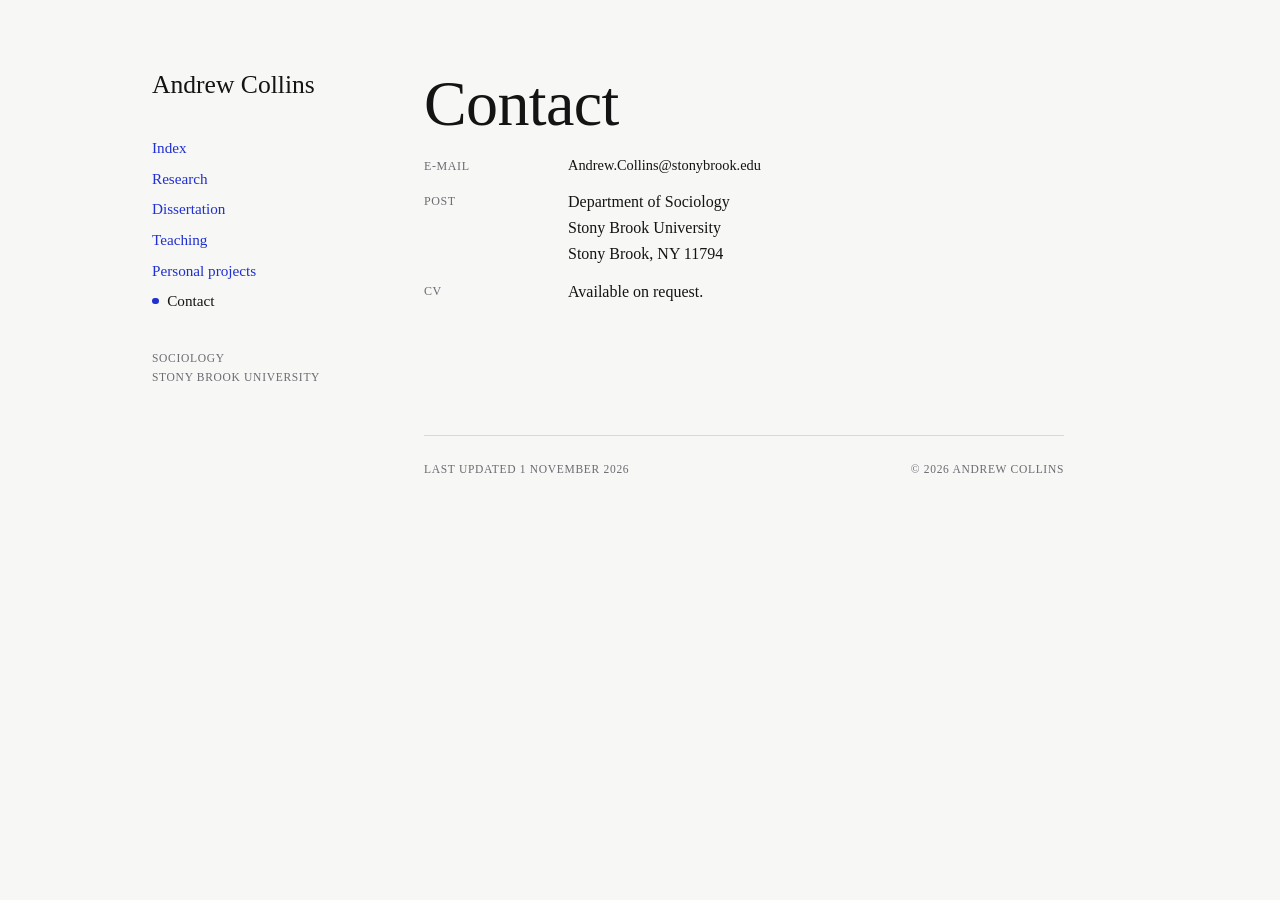
==== contact.html @ a85fed9a "Cache-bust stylesheet so new link colors load Co-Authored-By: Claude Sonnet 5.5 <noreply@anthropic.c" ====
<!doctype html>
<html lang="en">
<head>
<meta charset="utf-8">
<meta name="viewport" content="width=device-width,initial-scale=1,viewport-fit=cover">
<style>body{margin:0}img{max-width:100%}:root{padding-top:env(safe-area-inset-top,0px);padding-bottom:env(safe-area-inset-bottom,0px)}</style>
<title>Contact | Andrew Collins</title>
<meta name="claude:viewport-fit-sides" content="cover">
<meta name="description" content="Andrew Collins, PhD candidate in Sociology at Stony Brook University. Political sociology, power structure research, and social network analysis.">
<link rel="stylesheet" href="style.css?v=3">
</head>
<body>
<div class="page">
<header class="side">
  <a class="mark" href="index.html">Andrew Collins</a>
  <nav aria-label="Site"><ul class="nav"><li><a href="index.html">Index</a></li><li><a href="research.html">Research</a></li><li><a href="dissertation.html">Dissertation</a></li><li><a href="teaching.html">Teaching</a></li><li><a href="projects.html">Personal projects</a></li><li><a href="contact.html" aria-current="page">Contact</a></li></ul></nav>
  <p class="label">Sociology<br>Stony Brook University</p>
</header>
<main>
<section>
  <h1>Contact</h1>
  <dl class="cv">
    <dt>E-mail</dt><dd class="mono">Andrew.Collins@stonybrook.edu</dd>
    <dt>Post</dt><dd>Department of Sociology<br>Stony Brook University<br>Stony Brook, NY 11794</dd>
    <dt>CV</dt><dd>Available on request.</dd>
  </dl>
</section>
</main>
<footer class="foot label"><span>Last updated 1 November 2026</span><span>&copy; 2026 Andrew Collins</span></footer>
</div>
</body>
</html>
---- style.css ----
/* Layout: gallery wall. A narrow left column holds the name and an index of rooms; the work sits offset to the right with wide margins and small wall-label captions. */
:root {
  --paper: #f7f7f5;
  --ink: #141414;
  --quiet: #6b6b72;
  --hair: #d9d9dc;
  --blue: #1f2fd1;
  --blue-ink: #ffffff;
  --display: "Times New Roman", Times, serif;
  --body: "Times New Roman", Times, serif;
  --label: "Times New Roman", Times, serif;
}
@media (prefers-color-scheme: dark) {
  :root:not([data-theme="light"]) { --paper: #111113; --ink: #ececea; --quiet: #9a9aa3; --hair: #2c2c31; --blue: #7d88ff; --blue-ink: #0b0b0d; color-scheme: dark; }
}
:root[data-theme="dark"] { --paper: #111113; --ink: #ececea; --quiet: #9a9aa3; --hair: #2c2c31; --blue: #7d88ff; --blue-ink: #0b0b0d; color-scheme: dark; }

* { box-sizing: border-box; }
body {
  background: var(--paper);
  color: var(--ink);
  font-family: var(--body);
  font-size: 16px;
  line-height: 1.65;
  -webkit-font-smoothing: antialiased;
}
::selection { background: var(--blue); color: var(--blue-ink); }

.page {
  display: grid;
  grid-template-columns: 12rem minmax(0, 40rem);
  gap: 3rem 5rem;
  max-width: 64rem;
  margin: 0 auto;
  padding-block: 4.5rem 3rem;
  padding-left: max(24px, env(safe-area-inset-left, 0px));
  padding-right: max(24px, env(safe-area-inset-right, 0px));
}

.side { position: sticky; top: calc(4.5rem + env(safe-area-inset-top, 0px)); align-self: start; display: flex; flex-direction: column; gap: 2.25rem; }
.mark { font-family: var(--display); font-size: 1.6rem; line-height: 1.05; color: var(--ink); text-decoration: none; }

.nav { list-style: none; margin: 0; padding: 0; display: flex; flex-direction: column; gap: 0.35rem; font-size: 0.95rem; }
.nav a { color: var(--blue); text-decoration: none; transition: opacity .2s; }
.nav a:hover { opacity: 0.65; }
.nav a[aria-current="page"] { color: var(--ink); opacity: 1; }
.nav a[aria-current="page"]::before { content: ""; display: inline-block; width: 0.45em; height: 0.45em; border-radius: 50%; background: var(--blue); margin-right: 0.55em; vertical-align: 0.12em; }

main { min-width: 0; display: flex; flex-direction: column; gap: 4rem; }
section { display: flex; flex-direction: column; gap: 1.1rem; }

h1, h2 { font-family: var(--display); font-weight: 400; margin: 0; text-wrap: balance; letter-spacing: -0.01em; }
h1 { font-size: clamp(2.6rem, 6vw, 4rem); line-height: 1; }
h2 { font-size: 2rem; line-height: 1.1; }
h3 { font-size: 1rem; font-weight: 600; margin: 0; line-height: 1.4; }
p { margin: 0; max-width: 62ch; }
.lede { font-size: 1.2rem; line-height: 1.55; }

.label { font-family: var(--label); font-size: 0.72rem; letter-spacing: 0.06em; text-transform: uppercase; color: var(--quiet); }
.quiet { color: var(--quiet); }

a { color: var(--blue); text-decoration: underline; text-decoration-thickness: 1px; text-underline-offset: 3px; transition: opacity .2s; }
a:hover { text-decoration-thickness: 2px; opacity: 0.8; }
a:focus-visible { outline: 1px solid var(--blue); outline-offset: 3px; }

.links { display: flex; flex-wrap: wrap; gap: 0.4rem 1.6rem; font-size: 1.15rem; }

/* Works: a list where each entry reads like a wall label */
.works { list-style: none; margin: 0; padding: 0; display: flex; flex-direction: column; }
.works li { display: grid; grid-template-columns: 4.5rem minmax(0, 1fr); gap: 0 1.5rem; padding-block: 1.4rem; border-top: 1px solid var(--hair); }
.works li:last-child { border-bottom: 1px solid var(--hair); }
.works .yr { font-family: var(--label); font-size: 0.78rem; color: var(--quiet); padding-top: 0.2rem; font-variant-numeric: tabular-nums; }
.works .body { min-width: 0; display: flex; flex-direction: column; gap: 0.45rem; }
.works .title { font-family: var(--display); font-size: 1.45rem; line-height: 1.2; }
.works .meta { font-size: 0.92rem; color: var(--quiet); }
.works .meta i { color: var(--ink); }
.works .note { font-size: 0.95rem; }
.works .acts { display: flex; flex-wrap: wrap; gap: 0.3rem 1.1rem; font-family: var(--label); font-size: 0.75rem; letter-spacing: 0.05em; text-transform: uppercase; }

.tags { list-style: none; margin: 0; padding: 0; display: flex; flex-wrap: wrap; gap: 0.5rem; }
.tags li { border: 1px solid var(--hair); border-radius: 999px; padding: 0.2rem 0.8rem; font-size: 0.88rem; }

dl.cv { margin: 0; display: grid; grid-template-columns: 7.5rem minmax(0, 1fr); gap: 0.7rem 1.5rem; }
dl.cv dt { font-family: var(--label); font-size: 0.75rem; letter-spacing: 0.05em; text-transform: uppercase; color: var(--quiet); padding-top: 0.2rem; }
dl.cv dd { margin: 0; min-width: 0; }

.mono { font-family: var(--label); font-size: 0.9rem; overflow-wrap: anywhere; }

.foot { grid-column: 2; display: flex; flex-wrap: wrap; justify-content: space-between; gap: 0.5rem 1.5rem; padding-top: 1.5rem; border-top: 1px solid var(--hair); }

@media (max-width: 760px) {
  .page { grid-template-columns: minmax(0, 1fr); gap: 2.5rem; padding-block: 2.5rem 2rem; padding-left: max(16px, env(safe-area-inset-left, 0px)); padding-right: max(16px, env(safe-area-inset-right, 0px)); }
  .side { position: static; gap: 1.25rem; }

  .nav { flex-direction: row; flex-wrap: wrap; gap: 0.3rem 1.1rem; }
  .foot { grid-column: 1; }
  main { gap: 3rem; }
  .works li { grid-template-columns: minmax(0, 1fr); gap: 0.3rem; }
  dl.cv { grid-template-columns: minmax(0, 1fr); gap: 0.15rem; }
  dl.cv dd { margin-bottom: 0.7rem; }
}
@media (prefers-reduced-motion: reduce) { * { transition: none !important; } }
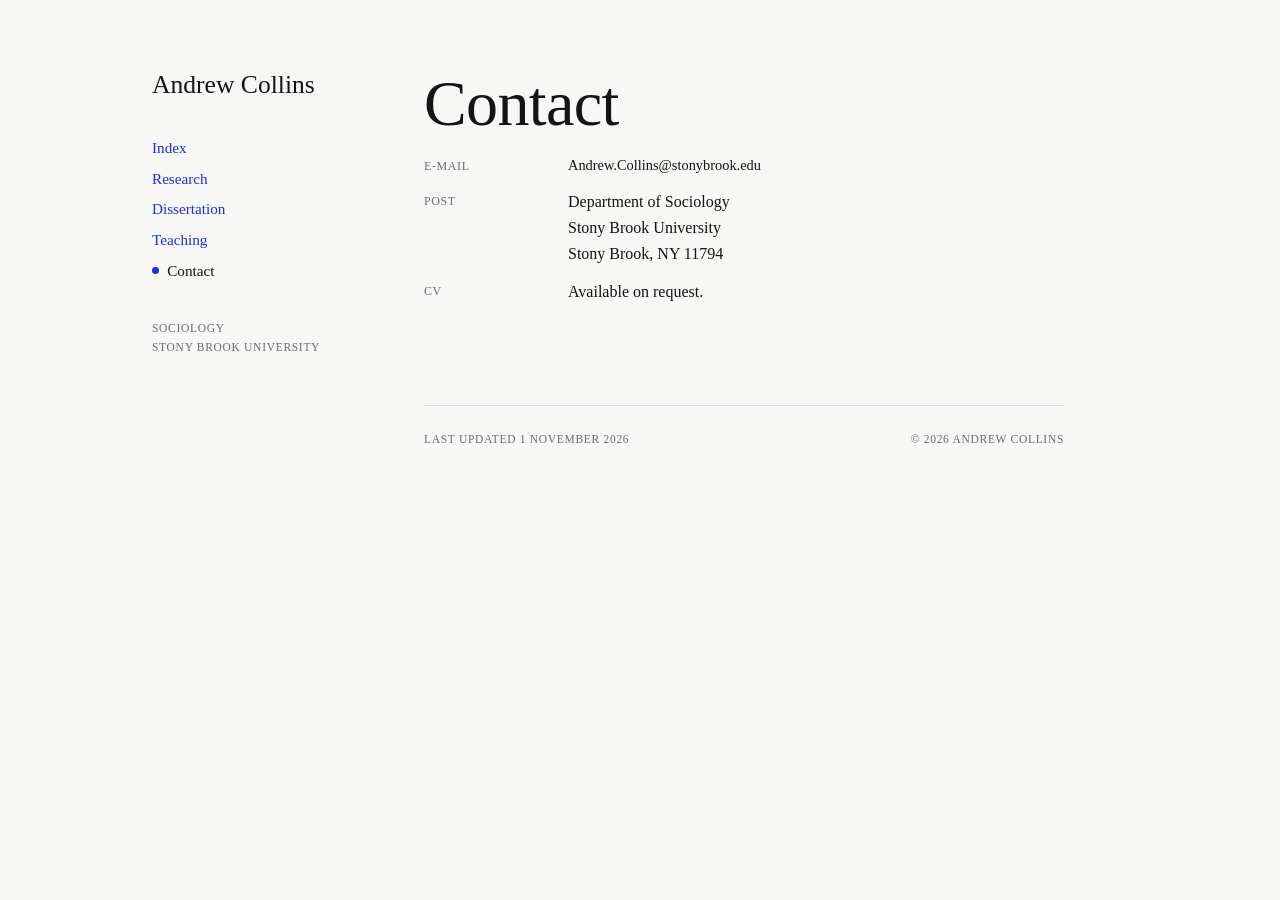
==== commit a75be470: "Remove Personal projects page for now Co-Authored-By: Claude Sonnet 5.5 <noreply@anthropic.com> Clau" ====
--- a/contact.html
+++ b/contact.html
@@ -13,7 +13,7 @@
 <div class="page">
 <header class="side">
   <a class="mark" href="index.html">Andrew Collins</a>
-  <nav aria-label="Site"><ul class="nav"><li><a href="index.html">Index</a></li><li><a href="research.html">Research</a></li><li><a href="dissertation.html">Dissertation</a></li><li><a href="teaching.html">Teaching</a></li><li><a href="projects.html">Personal projects</a></li><li><a href="contact.html" aria-current="page">Contact</a></li></ul></nav>
+  <nav aria-label="Site"><ul class="nav"><li><a href="index.html">Index</a></li><li><a href="research.html">Research</a></li><li><a href="dissertation.html">Dissertation</a></li><li><a href="teaching.html">Teaching</a></li><li><a href="contact.html" aria-current="page">Contact</a></li></ul></nav>
   <p class="label">Sociology<br>Stony Brook University</p>
 </header>
 <main>
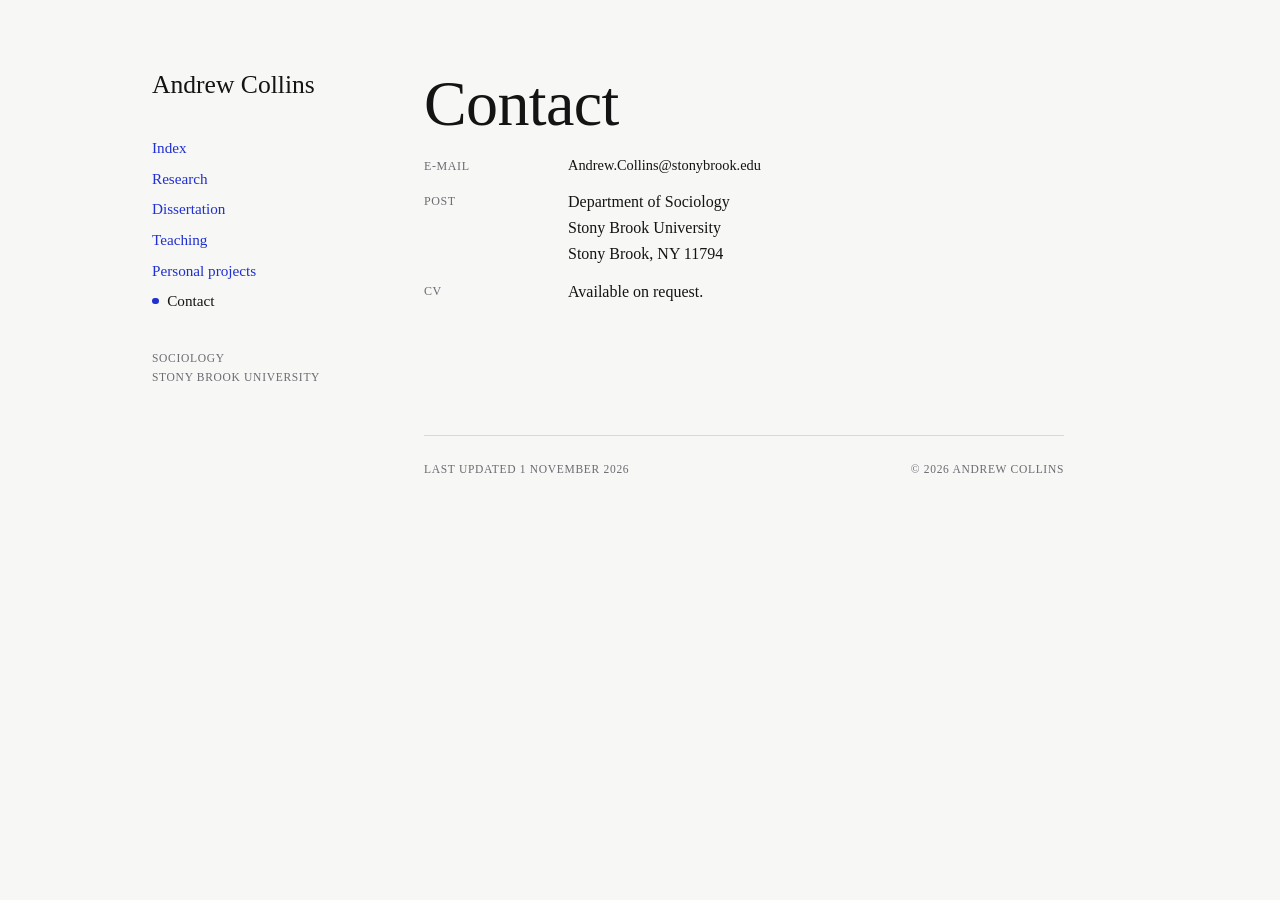
==== commit 893a2b92: "Restore Personal projects; rename entry to Audio-visual collaboration Co-Authored-By: Claude Sonnet " ====
--- a/contact.html
+++ b/contact.html
@@ -13,7 +13,7 @@
 <div class="page">
 <header class="side">
   <a class="mark" href="index.html">Andrew Collins</a>
-  <nav aria-label="Site"><ul class="nav"><li><a href="index.html">Index</a></li><li><a href="research.html">Research</a></li><li><a href="dissertation.html">Dissertation</a></li><li><a href="teaching.html">Teaching</a></li><li><a href="contact.html" aria-current="page">Contact</a></li></ul></nav>
+  <nav aria-label="Site"><ul class="nav"><li><a href="index.html">Index</a></li><li><a href="research.html">Research</a></li><li><a href="dissertation.html">Dissertation</a></li><li><a href="teaching.html">Teaching</a></li><li><a href="projects.html">Personal projects</a></li><li><a href="contact.html" aria-current="page">Contact</a></li></ul></nav>
   <p class="label">Sociology<br>Stony Brook University</p>
 </header>
 <main>
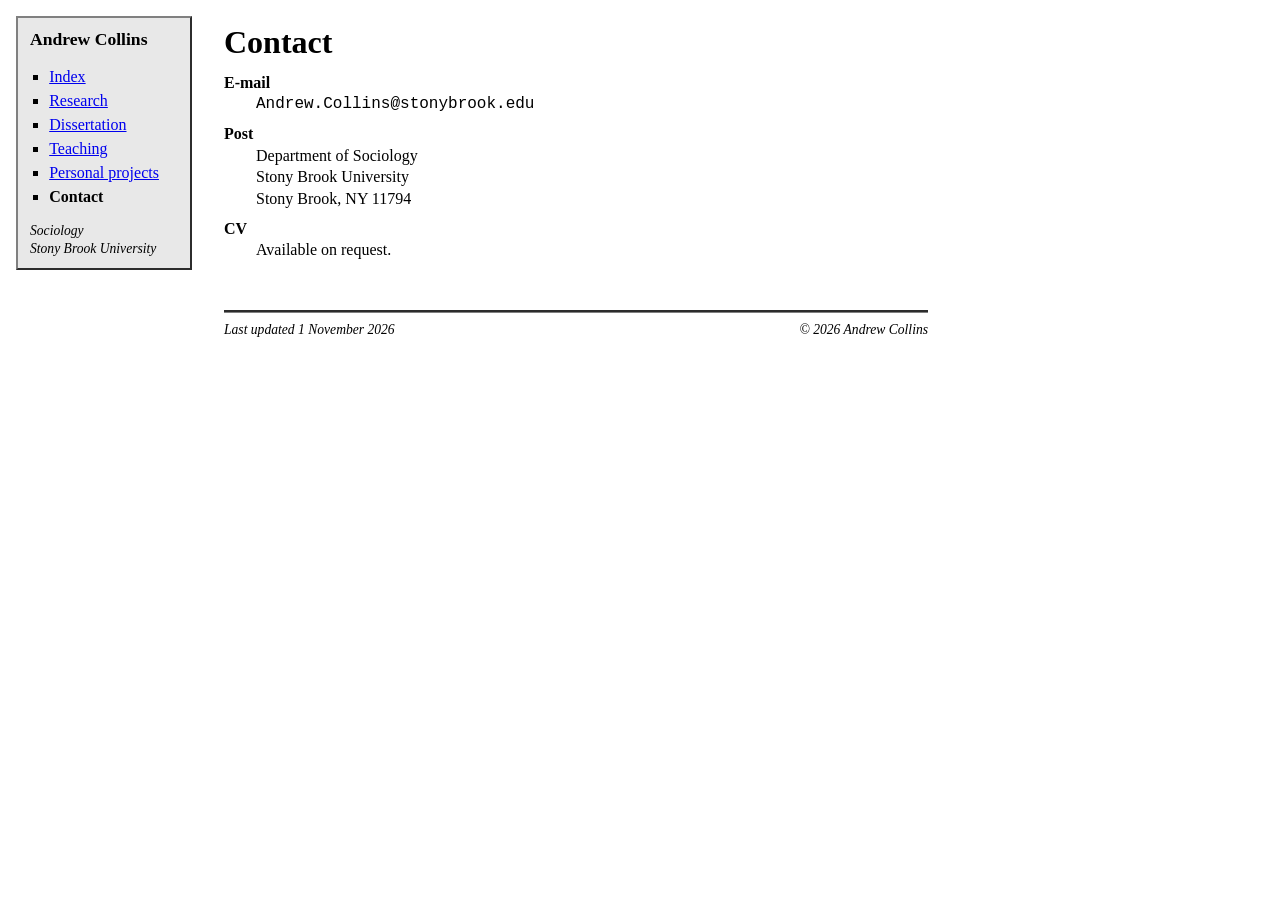
==== commit d238d021: "Revert to web 1.0 theme Co-Authored-By: Claude Opus 5.5 <noreply@anthropic.com> Claude-Session: http" ====
--- a/contact.html
+++ b/contact.html
@@ -7,7 +7,7 @@
 <title>Contact | Andrew Collins</title>
 <meta name="claude:viewport-fit-sides" content="cover">
 <meta name="description" content="Andrew Collins, PhD candidate in Sociology at Stony Brook University. Political sociology, power structure research, and social network analysis.">
-<link rel="stylesheet" href="style.css?v=3">
+<link rel="stylesheet" href="style.css?v=4">
 </head>
 <body>
 <div class="page">
--- a/style.css
+++ b/style.css
@@ -1,102 +1,103 @@
-/* Layout: gallery wall. A narrow left column holds the name and an index of rooms; the work sits offset to the right with wide margins and small wall-label captions. */
+/* Layout: web 1.0. Plain document flow, a bordered sidebar box like an old frameset, default-blue links, purple visited links, grooved rules. */
 :root {
-  --paper: #f7f7f5;
-  --ink: #141414;
-  --quiet: #6b6b72;
-  --hair: #d9d9dc;
-  --blue: #1f2fd1;
-  --blue-ink: #ffffff;
-  --display: "Times New Roman", Times, serif;
-  --body: "Times New Roman", Times, serif;
-  --label: "Times New Roman", Times, serif;
+  --paper: #ffffff;
+  --ink: #000000;
+  --quiet: #555555;
+  --box: #e8e8e8;
+  --edge: #808080;
+  --link: #0000ee;
+  --visited: #551a8b;
+  --active: #ee0000;
+  --face: "Times New Roman", Times, serif;
 }
 @media (prefers-color-scheme: dark) {
-  :root:not([data-theme="light"]) { --paper: #111113; --ink: #ececea; --quiet: #9a9aa3; --hair: #2c2c31; --blue: #7d88ff; --blue-ink: #0b0b0d; color-scheme: dark; }
+  :root:not([data-theme="light"]) { --paper: #000000; --ink: #e6e6e6; --quiet: #a8a8a8; --box: #1a1a1a; --edge: #808080; --link: #6f9cff; --visited: #c08fff; --active: #ff5a5a; color-scheme: dark; }
 }
-:root[data-theme="dark"] { --paper: #111113; --ink: #ececea; --quiet: #9a9aa3; --hair: #2c2c31; --blue: #7d88ff; --blue-ink: #0b0b0d; color-scheme: dark; }
+:root[data-theme="dark"] { --paper: #000000; --ink: #e6e6e6; --quiet: #a8a8a8; --box: #1a1a1a; --edge: #808080; --link: #6f9cff; --visited: #c08fff; --active: #ff5a5a; color-scheme: dark; }
 
 * { box-sizing: border-box; }
 body {
   background: var(--paper);
   color: var(--ink);
-  font-family: var(--body);
+  font-family: var(--face);
   font-size: 16px;
-  line-height: 1.65;
-  -webkit-font-smoothing: antialiased;
+  line-height: 1.35;
 }
-::selection { background: var(--blue); color: var(--blue-ink); }
 
 .page {
   display: grid;
-  grid-template-columns: 12rem minmax(0, 40rem);
-  gap: 3rem 5rem;
-  max-width: 64rem;
-  margin: 0 auto;
-  padding-block: 4.5rem 3rem;
-  padding-left: max(24px, env(safe-area-inset-left, 0px));
-  padding-right: max(24px, env(safe-area-inset-right, 0px));
+  grid-template-columns: 11rem minmax(0, 44rem);
+  gap: 1.25rem 2rem;
+  max-width: 60rem;
+  padding: 1rem max(16px, env(safe-area-inset-right, 0px)) 1rem max(16px, env(safe-area-inset-left, 0px));
 }
 
-.side { position: sticky; top: calc(4.5rem + env(safe-area-inset-top, 0px)); align-self: start; display: flex; flex-direction: column; gap: 2.25rem; }
-.mark { font-family: var(--display); font-size: 1.6rem; line-height: 1.05; color: var(--ink); text-decoration: none; }
+.side {
+  align-self: start;
+  background: var(--box);
+  border: 2px outset var(--edge);
+  padding: 0.6rem 0.75rem;
+  display: flex;
+  flex-direction: column;
+  gap: 0.75rem;
+}
+.mark { font-weight: bold; font-size: 1.1rem; color: var(--ink); text-decoration: none; }
+.mark:visited { color: var(--ink); }
 
-.nav { list-style: none; margin: 0; padding: 0; display: flex; flex-direction: column; gap: 0.35rem; font-size: 0.95rem; }
-.nav a { color: var(--blue); text-decoration: none; transition: opacity .2s; }
-.nav a:hover { opacity: 0.65; }
-.nav a[aria-current="page"] { color: var(--ink); opacity: 1; }
-.nav a[aria-current="page"]::before { content: ""; display: inline-block; width: 0.45em; height: 0.45em; border-radius: 50%; background: var(--blue); margin-right: 0.55em; vertical-align: 0.12em; }
+.nav { margin: 0; padding-left: 1.2rem; list-style: square; }
+.nav li { margin: 0.15rem 0; }
+.nav a[aria-current="page"] { color: var(--ink); font-weight: bold; text-decoration: none; }
 
-main { min-width: 0; display: flex; flex-direction: column; gap: 4rem; }
-section { display: flex; flex-direction: column; gap: 1.1rem; }
+main { min-width: 0; display: flex; flex-direction: column; gap: 0; }
+section { margin: 0; padding-bottom: 1rem; }
+section + section, .id + section, section + .id { border-top: 3px groove var(--edge); padding-top: 0.5rem; }
 
-h1, h2 { font-family: var(--display); font-weight: 400; margin: 0; text-wrap: balance; letter-spacing: -0.01em; }
-h1 { font-size: clamp(2.6rem, 6vw, 4rem); line-height: 1; }
-h2 { font-size: 2rem; line-height: 1.1; }
-h3 { font-size: 1rem; font-weight: 600; margin: 0; line-height: 1.4; }
-p { margin: 0; max-width: 62ch; }
-.lede { font-size: 1.2rem; line-height: 1.55; }
+h1 { font-size: 2rem; font-weight: bold; margin: 0.3rem 0 0.5rem; }
+h2 { font-size: 1.5rem; font-weight: bold; margin: 0.5rem 0; }
+h3 { font-size: 1.1rem; font-weight: bold; margin: 0.5rem 0; }
+p { margin: 0 0 0.8rem; }
+.lede { font-size: 1rem; }
 
-.label { font-family: var(--label); font-size: 0.72rem; letter-spacing: 0.06em; text-transform: uppercase; color: var(--quiet); }
+.label { font-size: 1rem; color: var(--ink); font-style: italic; margin: 0 0 0.6rem; }
+.side .label { font-size: 0.85rem; margin: 0; }
 .quiet { color: var(--quiet); }
 
-a { color: var(--blue); text-decoration: underline; text-decoration-thickness: 1px; text-underline-offset: 3px; transition: opacity .2s; }
-a:hover { text-decoration-thickness: 2px; opacity: 0.8; }
-a:focus-visible { outline: 1px solid var(--blue); outline-offset: 3px; }
+a { color: var(--link); text-decoration: underline; }
+a:visited { color: var(--visited); }
+a:active { color: var(--active); }
+a:focus-visible { outline: 1px dotted var(--ink); outline-offset: 1px; }
 
-.links { display: flex; flex-wrap: wrap; gap: 0.4rem 1.6rem; font-size: 1.15rem; }
+.id { display: flex; flex-direction: column; gap: 0.6rem; padding-bottom: 1rem; }
+.portrait { display: block; width: 10rem; max-width: 100%; height: auto; aspect-ratio: 1; object-fit: cover; object-position: 40% 45%; border: 2px solid var(--ink); }
+.links { display: flex; flex-wrap: wrap; gap: 0.2rem 0; }
+.links a::before { content: "["; color: var(--ink); display: inline-block; margin-right: 0.15em; text-decoration: none; }
+.links a::after { content: "]"; color: var(--ink); display: inline-block; margin-left: 0.15em; margin-right: 0.5em; text-decoration: none; }
 
-/* Works: a list where each entry reads like a wall label */
-.works { list-style: none; margin: 0; padding: 0; display: flex; flex-direction: column; }
-.works li { display: grid; grid-template-columns: 4.5rem minmax(0, 1fr); gap: 0 1.5rem; padding-block: 1.4rem; border-top: 1px solid var(--hair); }
-.works li:last-child { border-bottom: 1px solid var(--hair); }
-.works .yr { font-family: var(--label); font-size: 0.78rem; color: var(--quiet); padding-top: 0.2rem; font-variant-numeric: tabular-nums; }
-.works .body { min-width: 0; display: flex; flex-direction: column; gap: 0.45rem; }
-.works .title { font-family: var(--display); font-size: 1.45rem; line-height: 1.2; }
-.works .meta { font-size: 0.92rem; color: var(--quiet); }
-.works .meta i { color: var(--ink); }
-.works .note { font-size: 0.95rem; }
-.works .acts { display: flex; flex-wrap: wrap; gap: 0.3rem 1.1rem; font-family: var(--label); font-size: 0.75rem; letter-spacing: 0.05em; text-transform: uppercase; }
+/* Works: a plain bulleted list with the year in bold */
+.works { margin: 0 0 0.8rem; padding-left: 1.4rem; list-style: disc; }
+.works li { margin: 0 0 0.9rem; }
+.works .yr { font-weight: bold; margin-right: 0.4em; }
+.works .yr::after { content: "."; }
+.works .body { display: inline; }
+.works .title { font-weight: bold; }
+.works .meta, .works .note, .works .acts { display: block; margin: 0.15rem 0 0; }
+.works .note { margin: 0.15rem 0 0; }
+.works .meta { color: var(--ink); }
+.works .acts a { margin-right: 0.6em; }
+.works .acts a::before { content: "["; color: var(--ink); display: inline-block; text-decoration: none; }
+.works .acts a::after { content: "]"; color: var(--ink); display: inline-block; text-decoration: none; }
 
-.tags { list-style: none; margin: 0; padding: 0; display: flex; flex-wrap: wrap; gap: 0.5rem; }
-.tags li { border: 1px solid var(--hair); border-radius: 999px; padding: 0.2rem 0.8rem; font-size: 0.88rem; }
+.tags { margin: 0 0 0.8rem; padding-left: 1.4rem; list-style: circle; }
 
-dl.cv { margin: 0; display: grid; grid-template-columns: 7.5rem minmax(0, 1fr); gap: 0.7rem 1.5rem; }
-dl.cv dt { font-family: var(--label); font-size: 0.75rem; letter-spacing: 0.05em; text-transform: uppercase; color: var(--quiet); padding-top: 0.2rem; }
-dl.cv dd { margin: 0; min-width: 0; }
+dl.cv { margin: 0 0 0.8rem; }
+dl.cv dt { font-weight: bold; margin-top: 0.5rem; }
+dl.cv dd { margin: 0 0 0 2rem; }
 
-.mono { font-family: var(--label); font-size: 0.9rem; overflow-wrap: anywhere; }
+.mono { font-family: "Courier New", Courier, monospace; overflow-wrap: anywhere; }
 
-.foot { grid-column: 2; display: flex; flex-wrap: wrap; justify-content: space-between; gap: 0.5rem 1.5rem; padding-top: 1.5rem; border-top: 1px solid var(--hair); }
+.foot { grid-column: 2; display: flex; flex-wrap: wrap; justify-content: space-between; gap: 0.25rem 1.5rem; border-top: 3px groove var(--edge); padding-top: 0.5rem; font-size: 0.85rem; font-style: italic; }
 
 @media (max-width: 760px) {
-  .page { grid-template-columns: minmax(0, 1fr); gap: 2.5rem; padding-block: 2.5rem 2rem; padding-left: max(16px, env(safe-area-inset-left, 0px)); padding-right: max(16px, env(safe-area-inset-right, 0px)); }
-  .side { position: static; gap: 1.25rem; }
-
-  .nav { flex-direction: row; flex-wrap: wrap; gap: 0.3rem 1.1rem; }
+  .page { grid-template-columns: minmax(0, 1fr); }
   .foot { grid-column: 1; }
-  main { gap: 3rem; }
-  .works li { grid-template-columns: minmax(0, 1fr); gap: 0.3rem; }
-  dl.cv { grid-template-columns: minmax(0, 1fr); gap: 0.15rem; }
-  dl.cv dd { margin-bottom: 0.7rem; }
 }
-@media (prefers-reduced-motion: reduce) { * { transition: none !important; } }
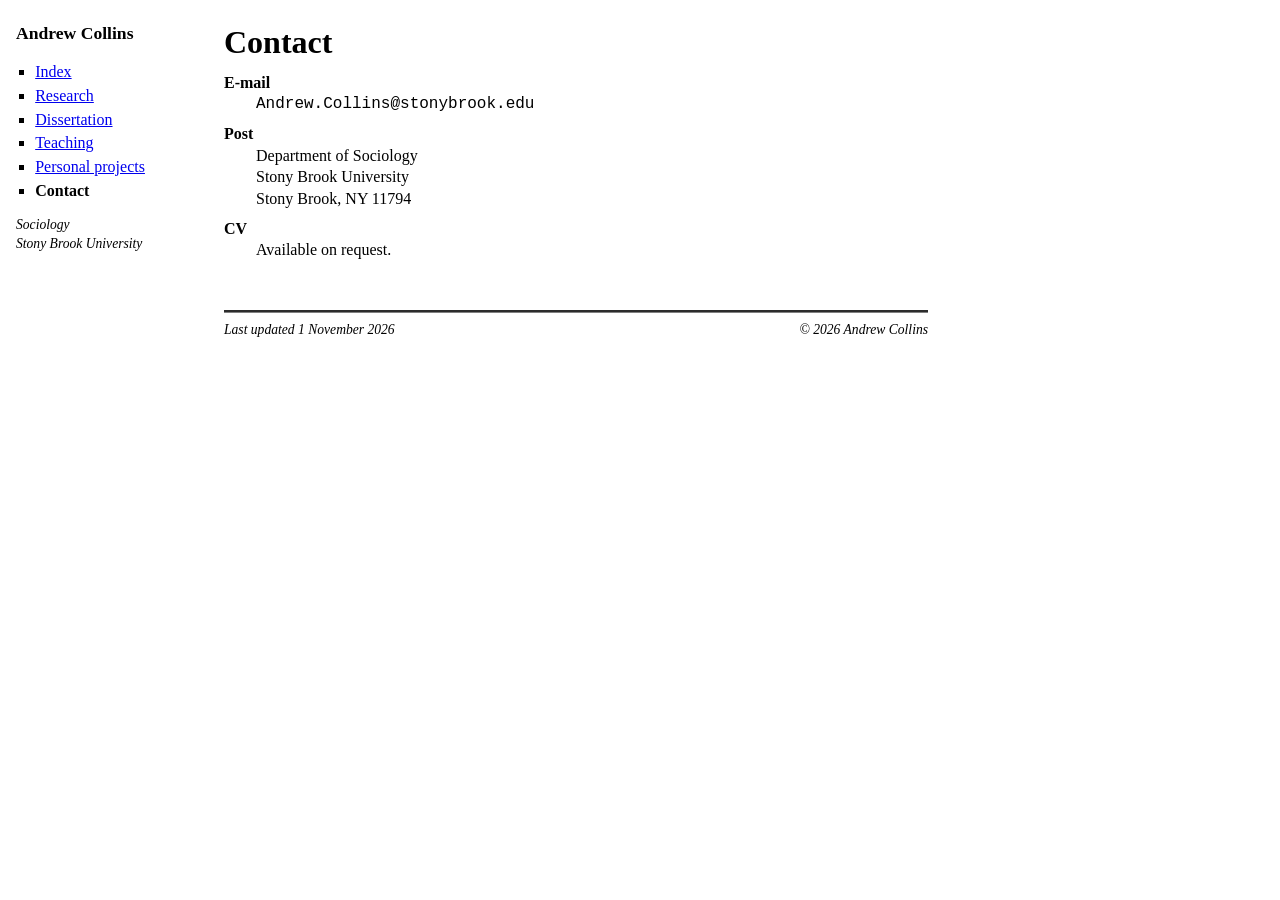
==== commit f81d142d: "Drop duplicate name on index and sidebar box Co-Authored-By: Claude Opus 5.5 <noreply@anthropic.com>" ====
--- a/contact.html
+++ b/contact.html
@@ -7,7 +7,7 @@
 <title>Contact | Andrew Collins</title>
 <meta name="claude:viewport-fit-sides" content="cover">
 <meta name="description" content="Andrew Collins, PhD candidate in Sociology at Stony Brook University. Political sociology, power structure research, and social network analysis.">
-<link rel="stylesheet" href="style.css?v=4">
+<link rel="stylesheet" href="style.css?v=6">
 </head>
 <body>
 <div class="page">
--- a/style.css
+++ b/style.css
@@ -34,9 +34,7 @@
 
 .side {
   align-self: start;
-  background: var(--box);
-  border: 2px outset var(--edge);
-  padding: 0.6rem 0.75rem;
+  padding-top: 0.4rem;
   display: flex;
   flex-direction: column;
   gap: 0.75rem;
@@ -101,3 +99,12 @@
   .page { grid-template-columns: minmax(0, 1fr); }
   .foot { grid-column: 1; }
 }
+
+/* Index: photo beside name, title and links */
+.intro { display: flex; gap: 1.25rem; align-items: flex-start; }
+.intro h1 { margin-top: 0; }
+.intro .portrait { flex: none; width: 9rem; }
+.intro + .bio { border-top: none; padding-top: 0; }
+@media (max-width: 520px) {
+  .intro { flex-direction: column; gap: 0.75rem; }
+}
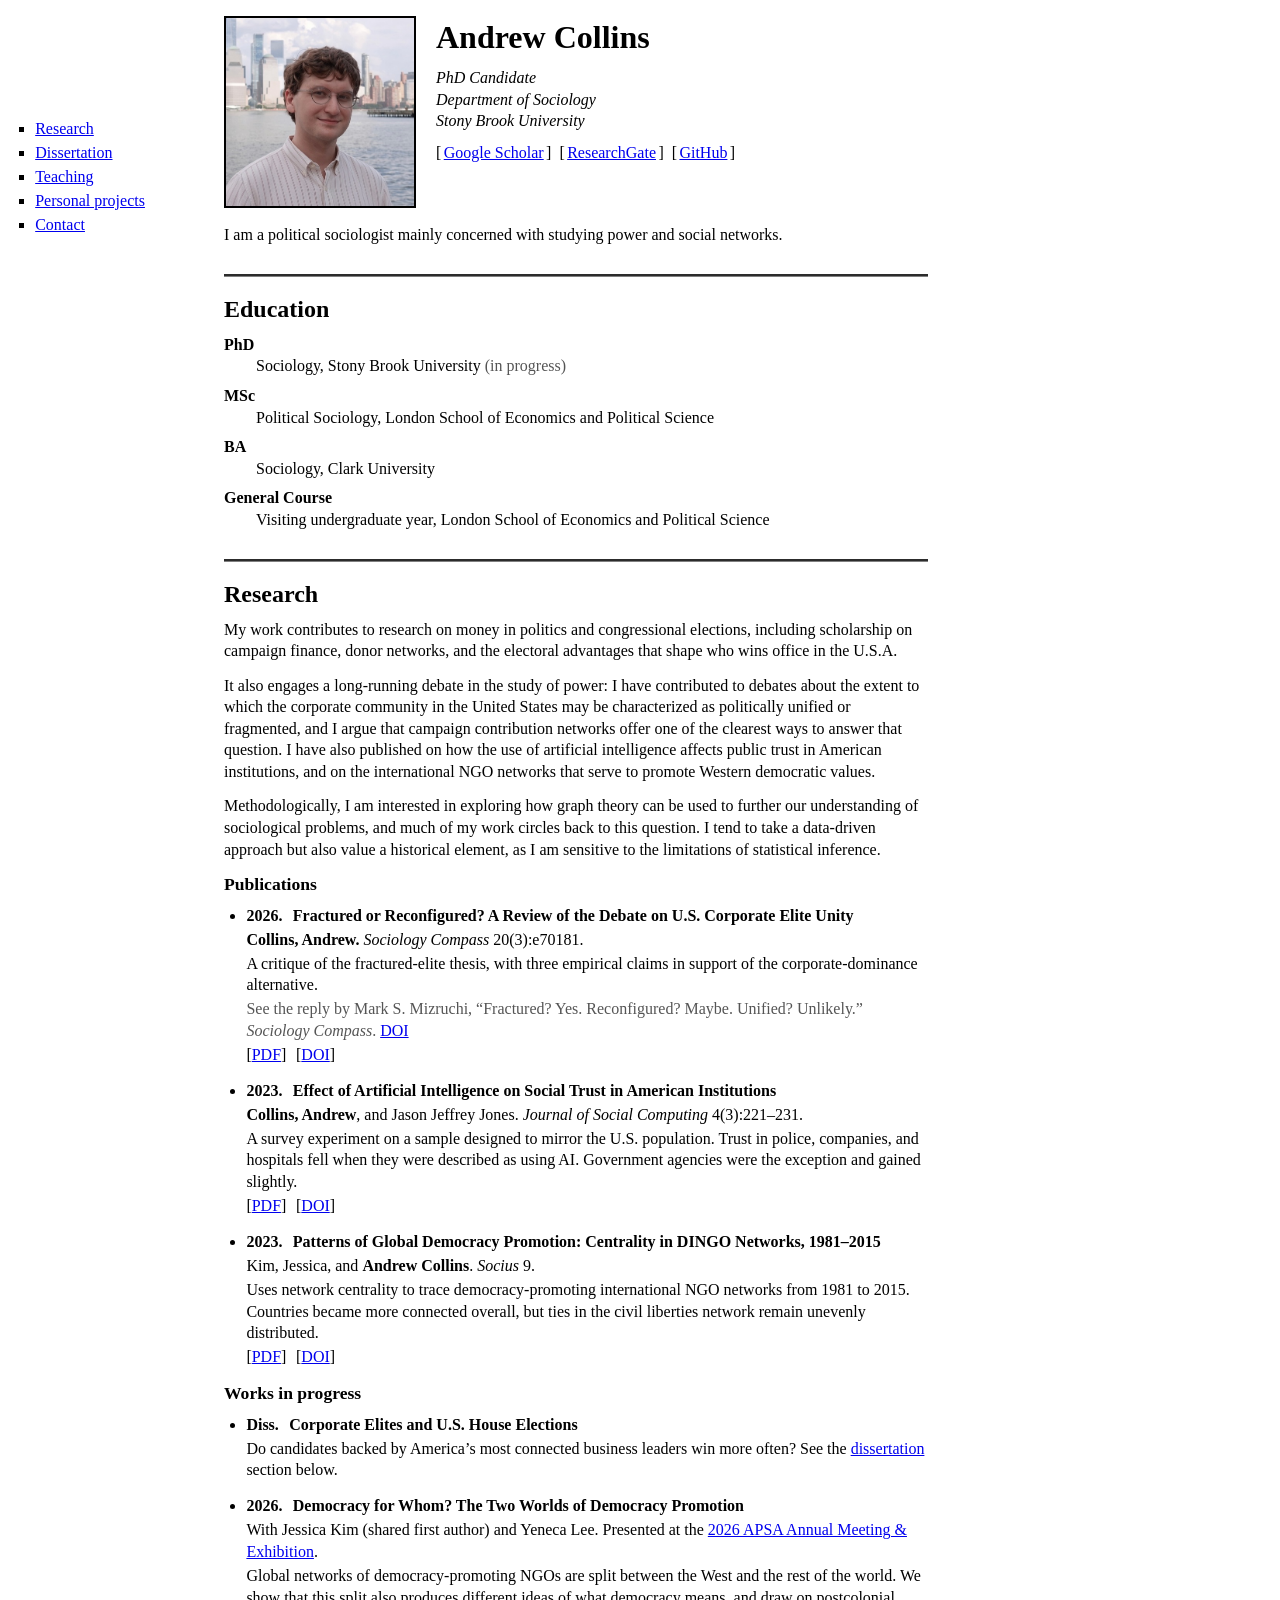
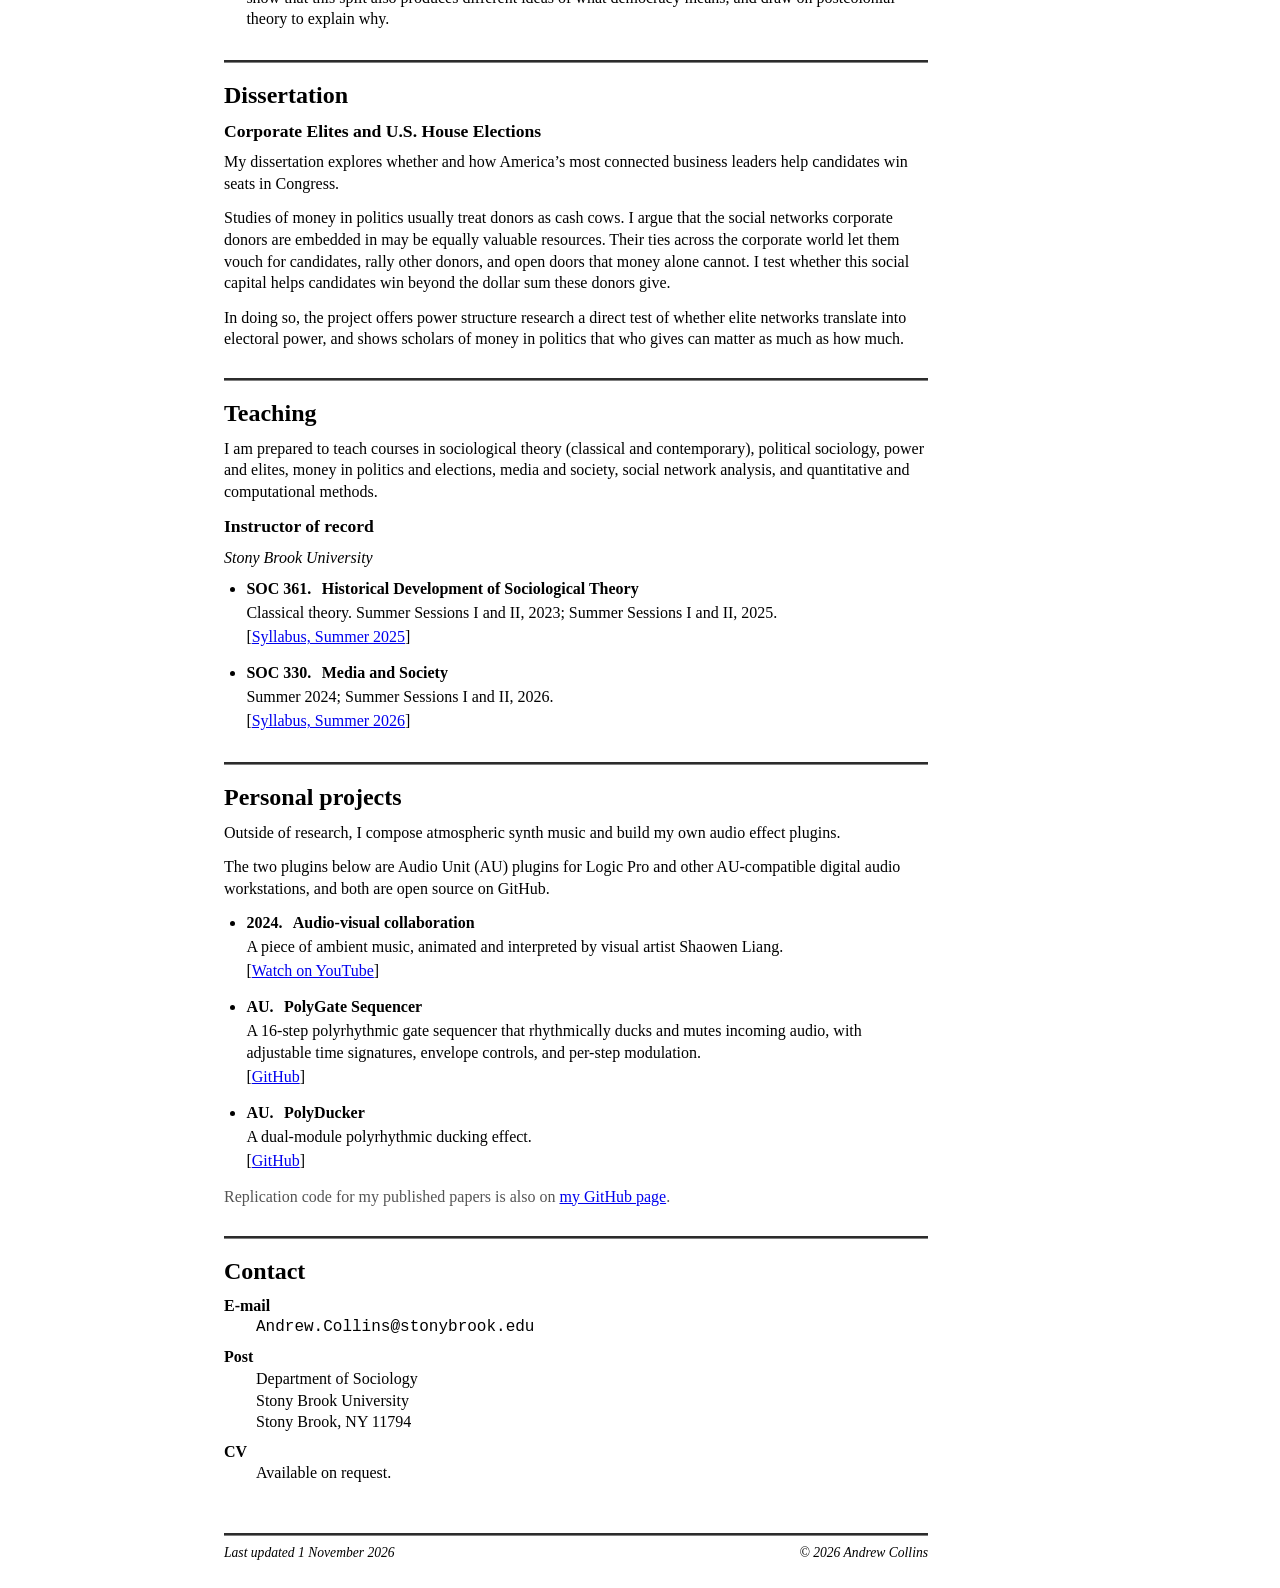
==== commit 7d770151: "Merge site into a single scrolling page Old page URLs now redirect to the matching section.  Co-Auth" ====
--- a/contact.html
+++ b/contact.html
@@ -2,31 +2,12 @@
 <html lang="en">
 <head>
 <meta charset="utf-8">
-<meta name="viewport" content="width=device-width,initial-scale=1,viewport-fit=cover">
-<style>body{margin:0}img{max-width:100%}:root{padding-top:env(safe-area-inset-top,0px);padding-bottom:env(safe-area-inset-bottom,0px)}</style>
+<meta name="viewport" content="width=device-width,initial-scale=1">
 <title>Contact | Andrew Collins</title>
-<meta name="claude:viewport-fit-sides" content="cover">
-<meta name="description" content="Andrew Collins, PhD candidate in Sociology at Stony Brook University. Political sociology, power structure research, and social network analysis.">
-<link rel="stylesheet" href="style.css?v=6">
+<meta http-equiv="refresh" content="0; url=index.html#contact">
+<link rel="canonical" href="index.html#contact">
 </head>
 <body>
-<div class="page">
-<header class="side">
-  <a class="mark" href="index.html">Andrew Collins</a>
-  <nav aria-label="Site"><ul class="nav"><li><a href="index.html">Index</a></li><li><a href="research.html">Research</a></li><li><a href="dissertation.html">Dissertation</a></li><li><a href="teaching.html">Teaching</a></li><li><a href="projects.html">Personal projects</a></li><li><a href="contact.html" aria-current="page">Contact</a></li></ul></nav>
-  <p class="label">Sociology<br>Stony Brook University</p>
-</header>
-<main>
-<section>
-  <h1>Contact</h1>
-  <dl class="cv">
-    <dt>E-mail</dt><dd class="mono">Andrew.Collins@stonybrook.edu</dd>
-    <dt>Post</dt><dd>Department of Sociology<br>Stony Brook University<br>Stony Brook, NY 11794</dd>
-    <dt>CV</dt><dd>Available on request.</dd>
-  </dl>
-</section>
-</main>
-<footer class="foot label"><span>Last updated 1 November 2026</span><span>&copy; 2026 Andrew Collins</span></footer>
-</div>
+<p>This page has moved to <a href="index.html#contact">Contact</a>.</p>
 </body>
 </html>
